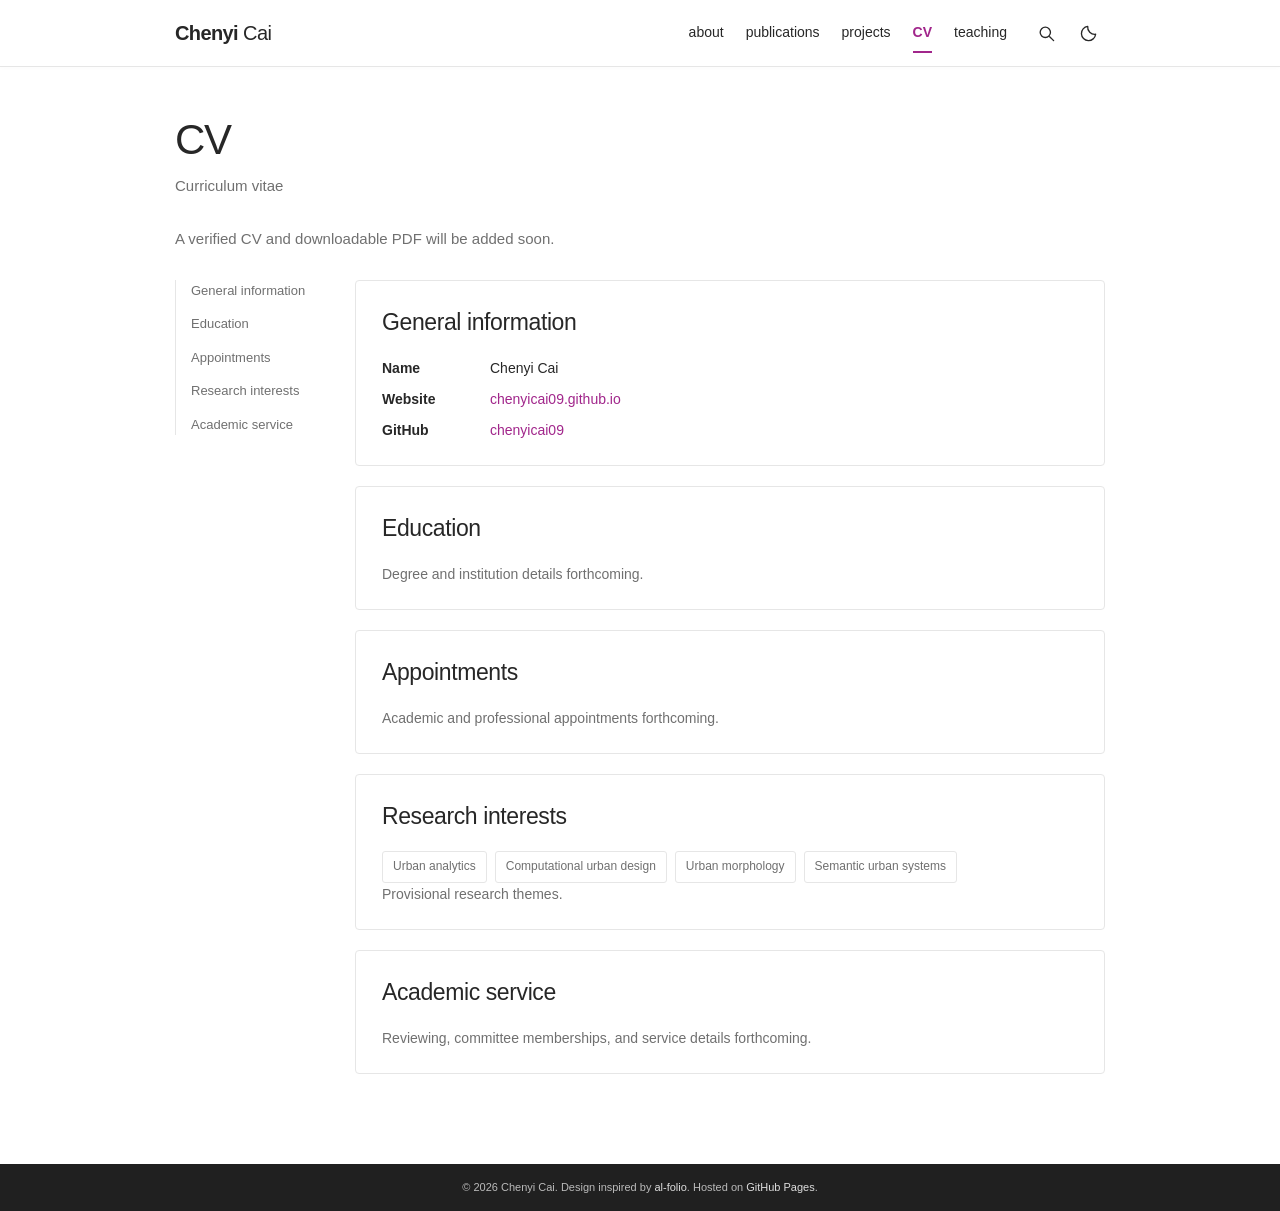
==== cv.html @ 17c0b24f "Redesign academic site with al-folio-inspired English pages" ====
<!doctype html>
<html lang="en"><head><meta charset="utf-8"><meta name="viewport" content="width=device-width, initial-scale=1"><meta name="description" content="Curriculum vitae of Chenyi Cai."><meta name="theme-color" content="#ffffff"><title>CV | Chenyi Cai</title><link rel="canonical" href="https://chenyicai09.github.io/cv.html"><link rel="stylesheet" href="folio.css"><script src="folio.js" defer></script></head>
<body id="top" class=""><a class="skip-link" href="#main">Skip to content</a>
<header class="site-header"><div class="nav-wrap"><a class="brand" href="./" aria-label="Chenyi Cai home"><strong>Chenyi</strong> Cai</a><nav class="site-nav" id="navigation" aria-label="Main navigation"><a href="./">about</a><a href="publications.html">publications</a><a href="projects.html">projects</a><a href="cv.html" aria-current="page">CV</a><a href="teaching.html">teaching</a></nav><div class="nav-tools"><button class="icon-button" data-search aria-label="Search website" title="Search (Ctrl / ⌘ K)"><svg viewBox="0 0 24 24" aria-hidden="true"><circle cx="10.5" cy="10.5" r="6.5"/><path d="m16 16 5 5"/></svg></button><button class="icon-button" data-theme aria-label="Switch color theme" aria-pressed="false"><svg viewBox="0 0 24 24" aria-hidden="true"><path d="M21 13a9 9 0 0 1-10-10 9 9 0 1 0 10 10Z"/></svg></button><button class="icon-button menu-toggle" data-menu aria-label="Toggle navigation" aria-controls="navigation" aria-expanded="false"><svg viewBox="0 0 24 24" aria-hidden="true"><path d="M4 6h16M4 12h16M4 18h16"/></svg></button></div></div></header>
<main class="container" id="main">
    <header class="page-heading"><h1>CV</h1><p class="page-description">Curriculum vitae</p></header><p class="page-intro">A verified CV and downloadable PDF will be added soon.</p>
    <div class="cv-layout"><nav class="cv-toc" aria-label="CV sections"><a href="#general">General information</a><a href="#education">Education</a><a href="#experience">Appointments</a><a href="#interests">Research interests</a><a href="#service">Academic service</a></nav><div>
    <section class="cv-section" id="general"><h2>General information</h2><dl><dt>Name</dt><dd>Chenyi Cai</dd><dt>Website</dt><dd><a href="https://chenyicai09.github.io/">chenyicai09.github.io</a></dd><dt>GitHub</dt><dd><a href="https://github.com/chenyicai09">chenyicai09</a></dd></dl></section>
    <section class="cv-section" id="education"><h2>Education</h2><p>Degree and institution details forthcoming.</p></section><section class="cv-section" id="experience"><h2>Appointments</h2><p>Academic and professional appointments forthcoming.</p></section>
    <section class="cv-section" id="interests"><h2>Research interests</h2><div class="topics"><span class="topic">Urban analytics</span><span class="topic">Computational urban design</span><span class="topic">Urban morphology</span><span class="topic">Semantic urban systems</span></div><p class="project-note">Provisional research themes.</p></section><section class="cv-section" id="service"><h2>Academic service</h2><p>Reviewing, committee memberships, and service details forthcoming.</p></section></div></div></main><footer class="site-footer"><p>© <span data-year>2026</span> Chenyi Cai. Design inspired by <a href="https://github.com/alshedivat/al-folio">al-folio</a>. Hosted on <a href="https://pages.github.com/">GitHub Pages</a>.</p></footer>
<dialog class="search-dialog" aria-label="Search website"><div class="search-top"><input id="site-search" type="search" placeholder="Search pages…" aria-label="Search pages" autocomplete="off"><button class="icon-button" data-close-search aria-label="Close search"><svg viewBox="0 0 24 24" aria-hidden="true"><path d="m6 6 12 12M6 18 18 6"/></svg></button></div><p class="search-hint" id="search-count" role="status" aria-live="polite"></p><ul class="search-results"></ul></dialog></body></html>
---- folio.css ----
:root{color-scheme:light;--bg:#fff;--text:#272727;--muted:#707070;--accent:#a1268b;--line:#e6e6e6;--soft:#f7f7f8;--header:rgba(255,255,255,.96);--footer:#202020}
*{box-sizing:border-box}html{scroll-behavior:smooth;scroll-padding-top:90px}body{margin:0;font-family:-apple-system,BlinkMacSystemFont,"Segoe UI",Roboto,Helvetica,Arial,sans-serif;font-size:16px;line-height:1.65;color:var(--text);background:var(--bg);min-height:100vh;display:flex;flex-direction:column}body.dark{color-scheme:dark;--bg:#1c1c1d;--text:#e4e4e4;--muted:#aaa;--accent:#e181cf;--line:#38383b;--soft:#252526;--header:rgba(28,28,29,.96);--footer:#141414}a{color:var(--accent);text-decoration:none}a:hover{text-decoration:underline}button,input{font:inherit}button{cursor:pointer}button,a,input{touch-action:manipulation}button:focus-visible,a:focus-visible,input:focus-visible{outline:2px solid var(--accent);outline-offset:5px}[hidden]{display:none!important}.skip-link{position:fixed;top:-100px;left:16px;background:var(--bg);padding:8px 16px;z-index:100}.skip-link:focus{top:12px}
.site-header{position:sticky;top:0;z-index:30;border-bottom:1px solid var(--line);box-shadow:0 1px 4px #00000005;background:var(--header);backdrop-filter:blur(12px)}.nav-wrap{max-width:980px;margin:auto;min-height:66px;padding:0 25px;display:flex;align-items:center;gap:22px}.brand{font-size:20px;letter-spacing:-.6px;color:var(--text);white-space:nowrap;font-weight:300}.brand strong{font-weight:650}.brand:hover{text-decoration:none}.site-nav{display:flex;gap:22px;margin-left:auto;align-items:center}.site-nav a{font-size:14px;color:var(--text);padding:19px 0;position:relative}.site-nav a[aria-current=page]{color:var(--accent);font-weight:600}.site-nav a[aria-current=page]:after{content:"";position:absolute;bottom:11px;left:0;right:0;height:2px;background:var(--accent)}.nav-tools{display:flex;gap:8px}.icon-button{display:grid;place-items:center;width:34px;height:36px;border:0;border-radius:5px;color:var(--text);background:transparent}.icon-button:hover{background:var(--soft)}.icon-button svg{width:19px;height:19px;fill:none;stroke:currentColor;stroke-width:1.7;stroke-linecap:round;stroke-linejoin:round}.menu-toggle{display:none}.container{width:min(100%,980px);padding:0 25px;margin:0 auto}main.container{flex:1;padding-top:48px;padding-bottom:70px}.page-heading{margin:0 0 28px}.page-heading h1{font-size:42px;font-weight:300;letter-spacing:-1.4px;line-height:1.2;margin:0 0 9px}.page-heading h1 strong{font-weight:650}.page-description{color:var(--muted);margin:0;font-size:15px}.profile-layout{display:grid;grid-template-columns:minmax(0,1fr) 255px;gap:42px}.biography p{margin:0 0 19px}.lead{font-size:18px;line-height:1.65}.bio-note{font-size:13px;color:var(--muted);border-left:2px solid var(--line);padding-left:13px;margin-top:24px!important}.profile-card{margin:0}.portrait{aspect-ratio:1/1.05;background:var(--soft);border:1px solid var(--line);border-radius:4px;display:grid;place-items:center;position:relative;overflow:hidden}.portrait:after{content:"";position:absolute;width:70%;height:70%;border:1px solid var(--line);border-radius:50%;transform:translate(45%,45%);right:0;bottom:0}.portrait-initials{font-size:72px;font-weight:200;letter-spacing:-5px;color:var(--accent);opacity:.75}.portrait-label{position:absolute;bottom:14px;left:18px;font-size:10px;letter-spacing:1.6px;text-transform:uppercase;color:var(--muted)}.profile-card figcaption{font-size:12px;line-height:1.65;color:var(--muted);margin-top:13px}.profile-card figcaption strong{color:var(--text);font-weight:600;font-size:14px}.profile-link{display:inline-flex;gap:6px;align-items:center;margin-top:9px;font-size:13px}.section{margin-top:38px}.section h2{font-size:27px;font-weight:400;line-height:1.3;margin:0 0 18px;letter-spacing:-.5px}.section-header{display:flex;justify-content:space-between;gap:20px;align-items:baseline}.section-header a{font-size:12px;white-space:nowrap}.section-header h2{margin-bottom:16px}.topics{display:flex;gap:8px;flex-wrap:wrap}.topic{font-size:12px;border:1px solid var(--line);border-radius:3px;padding:5px 10px;color:var(--muted);background:var(--bg)}.news-row{display:grid;grid-template-columns:105px 1fr;gap:22px;font-size:14px;border-top:1px solid var(--line);padding:14px 0}.news-row time{font-size:12px;color:var(--muted);padding-top:2px;white-space:nowrap}.news-row p{margin:0}.empty-state{border:1px solid var(--line);border-radius:4px;padding:22px 25px;background:var(--soft)}.empty-state h3{margin:0 0 7px;font-size:17px;font-weight:500}.empty-state p{margin:0;font-size:14px;color:var(--muted)}.social-row{display:flex;justify-content:center;gap:17px;align-items:center;margin:42px 0 12px}.social-row a{font-size:14px}.social-caption{text-align:center;color:var(--muted);font-size:12px;margin:0}
.page-intro{max-width:730px;color:var(--muted);margin:0 0 28px;font-size:15px}.subtle-label{text-transform:uppercase;letter-spacing:1.4px;font-size:10px;font-weight:600;color:var(--muted);margin:0 0 12px}.project-grid{display:grid;grid-template-columns:repeat(3,minmax(0,1fr));gap:20px}.project-card{border:1px solid var(--line);border-radius:4px;overflow:hidden}.project-body{padding:20px}.project-card h3{margin:0 0 9px;font-size:18px;font-weight:500;line-height:1.35}.project-card p{margin:0;color:var(--muted);font-size:13px}.project-art{height:145px;background:var(--soft);display:grid;place-items:center;overflow:hidden}.project-art svg{width:150px;height:110px;color:var(--accent);stroke:currentColor;fill:none;stroke-width:1.2;opacity:.65}.project-note{font-size:12px;color:var(--muted);margin-top:16px}.cv-layout{display:grid;grid-template-columns:145px 1fr;gap:35px}.cv-toc{position:sticky;top:100px;align-self:start;display:grid;gap:12px;font-size:13px;border-left:1px solid var(--line);padding-left:15px}.cv-toc a{color:var(--muted)}.cv-section{border:1px solid var(--line);border-radius:4px;padding:23px 26px;margin-bottom:20px;scroll-margin-top:90px}.cv-section h2{font-size:23px;font-weight:400;letter-spacing:-.4px;margin:0 0 15px}.cv-section p{margin:0;font-size:14px;color:var(--muted)}.cv-section dl{display:grid;grid-template-columns:100px 1fr;gap:8px;font-size:14px;margin:0}.cv-section dt{font-weight:600}.cv-section dd{margin:0;overflow-wrap:anywhere}.teaching-row{display:grid;grid-template-columns:160px 1fr;gap:25px;padding:24px 0;border-top:1px solid var(--line)}.teaching-row h2{margin:0;font-size:19px;font-weight:400}.teaching-row p{margin:0;font-size:14px;color:var(--muted)}.contact-box{margin-top:32px;padding-top:22px;border-top:1px solid var(--line);font-size:14px;color:var(--muted)}.contact-box h2{color:var(--text);font-size:25px;font-weight:400;margin:0 0 12px}.site-footer{background:var(--footer);color:#bbb;text-align:center;font-size:11px;line-height:1.7;padding:14px 20px}.site-footer a{color:#ddd}.site-footer p{margin:0}.search-dialog{width:min(580px,calc(100% - 32px));max-height:80vh;border:1px solid var(--line);border-radius:8px;padding:0;color:var(--text);background:var(--bg);box-shadow:0 20px 70px #0003}.search-dialog::backdrop{background:#0006;backdrop-filter:blur(3px)}.search-top{display:flex;gap:10px;align-items:center;border-bottom:1px solid var(--line);padding:14px 18px}.search-top input{min-width:0;flex:1;border:0;background:transparent;color:var(--text);font-size:17px}.search-hint{font-size:11px;color:var(--muted);margin:12px 18px}.search-results{list-style:none;padding:0 10px;margin:0 0 12px}.search-results a{display:block;border-radius:4px;padding:12px;color:var(--text)}.search-results a:hover{background:var(--soft);text-decoration:none}.search-results strong{display:block;font-size:15px;font-weight:500}.search-results span{font-size:12px;color:var(--muted)}
@media(min-width:1100px){.home main.container{padding-top:55px}}
@media(max-width:780px){.nav-wrap{flex-wrap:wrap;gap:10px;min-height:60px;padding:0 20px}.nav-tools{margin-left:auto}.menu-toggle{display:grid}.site-nav{display:none;width:100%;order:4;margin:0;border-top:1px solid var(--line);padding:7px 0 12px;gap:0;flex-wrap:wrap}.site-nav.open{display:flex}.site-nav a{padding:10px 16px 10px 0;width:33.333%}.site-nav a[aria-current=page]:after{display:none}.profile-layout{grid-template-columns:minmax(0,1fr) 200px;gap:25px}.container{padding:0 20px}.project-grid{grid-template-columns:1fr 1fr}.project-card:last-child{grid-column:1/-1}.cv-layout{grid-template-columns:1fr}.cv-toc{position:static;display:flex;flex-wrap:wrap;padding:0 0 15px;border-left:0;border-bottom:1px solid var(--line);gap:12px 20px}}
@media(max-width:540px){main.container{padding-top:30px;padding-bottom:45px}.page-heading h1{font-size:36px}.page-heading{margin-bottom:23px}.profile-layout{grid-template-columns:1fr}.profile-card{order:-1;display:grid;grid-template-columns:100px 1fr;gap:18px;align-items:center;margin-bottom:3px}.portrait{aspect-ratio:1}.portrait-initials{font-size:40px;letter-spacing:-3px}.portrait-label{display:none}.profile-card figcaption{margin:0}.lead{font-size:17px}.biography{font-size:15px}.section{margin-top:30px}.section h2{font-size:25px}.news-row{grid-template-columns:82px 1fr;gap:13px;font-size:13px}.news-row time{font-size:11px}.empty-state{padding:19px}.project-grid{grid-template-columns:1fr}.project-card:last-child{grid-column:auto}.project-art{height:125px}.cv-section{padding:20px}.cv-section dl{grid-template-columns:80px 1fr;font-size:13px}.teaching-row{grid-template-columns:1fr;gap:12px}.section-header{gap:10px}.section-header a{font-size:11px}.brand{font-size:19px}.site-footer{font-size:10px}}
@media(prefers-reduced-motion:reduce){html{scroll-behavior:auto}*,*:before,*:after{transition:none!important;animation:none!important}}
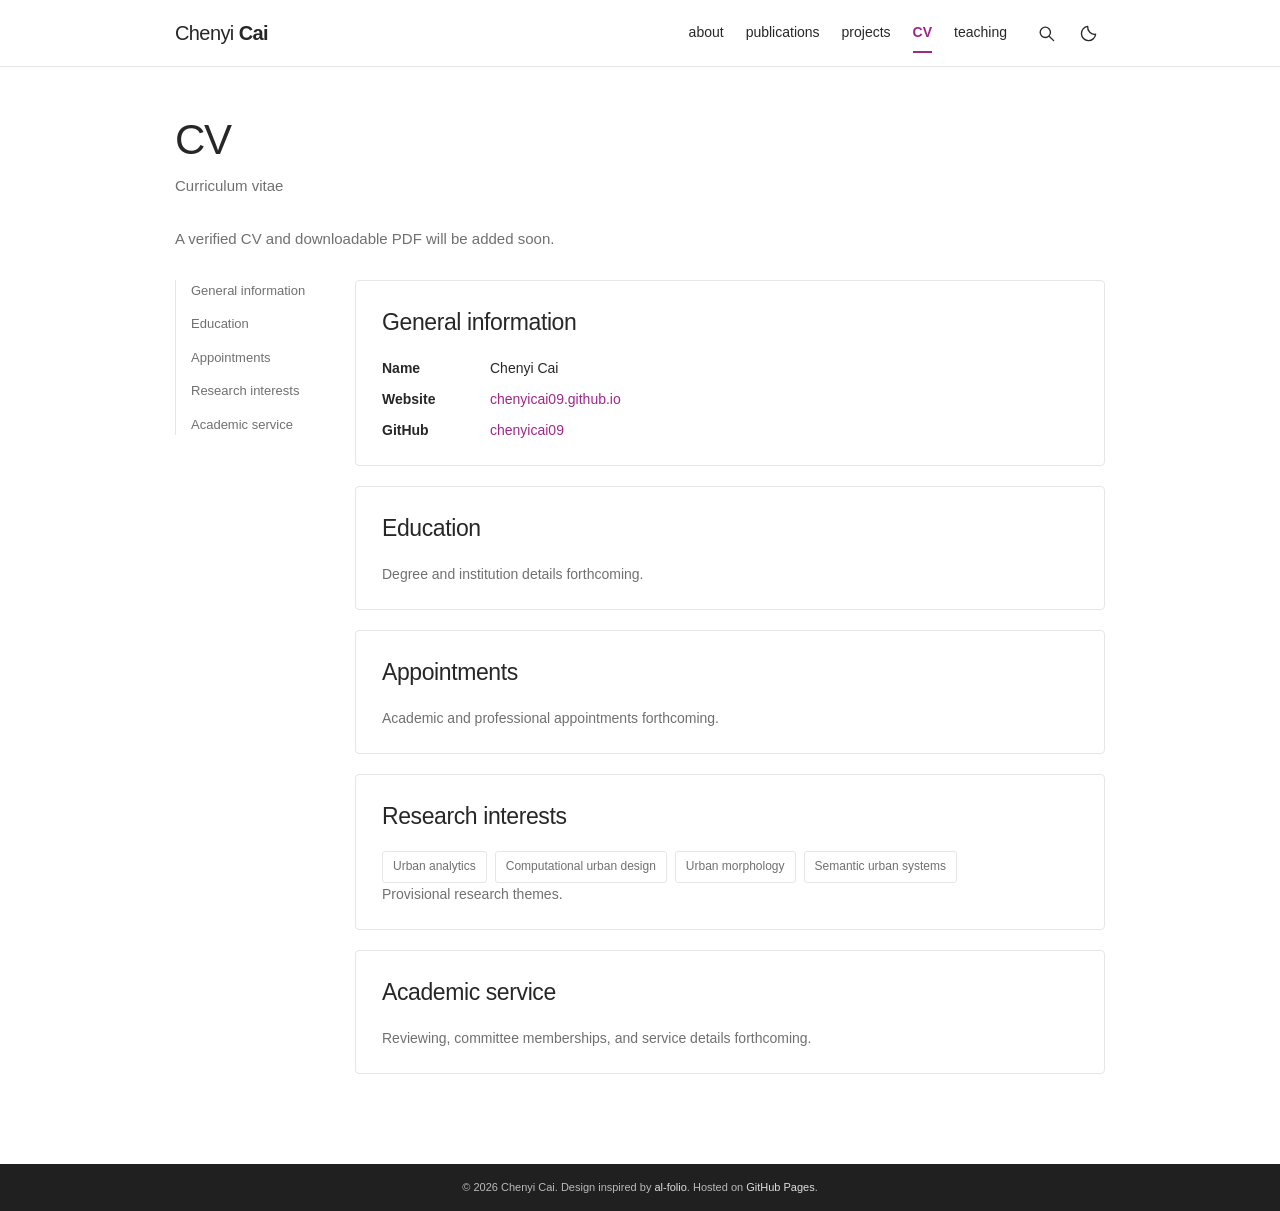
==== commit 574bee27: "Emphasize surname Cai across academic website" ====
--- a/cv.html
+++ b/cv.html
@@ -1,7 +1,7 @@
 <!doctype html>
 <html lang="en"><head><meta charset="utf-8"><meta name="viewport" content="width=device-width, initial-scale=1"><meta name="description" content="Curriculum vitae of Chenyi Cai."><meta name="theme-color" content="#ffffff"><title>CV | Chenyi Cai</title><link rel="canonical" href="https://chenyicai09.github.io/cv.html"><link rel="stylesheet" href="folio.css"><script src="folio.js" defer></script></head>
 <body id="top" class=""><a class="skip-link" href="#main">Skip to content</a>
-<header class="site-header"><div class="nav-wrap"><a class="brand" href="./" aria-label="Chenyi Cai home"><strong>Chenyi</strong> Cai</a><nav class="site-nav" id="navigation" aria-label="Main navigation"><a href="./">about</a><a href="publications.html">publications</a><a href="projects.html">projects</a><a href="cv.html" aria-current="page">CV</a><a href="teaching.html">teaching</a></nav><div class="nav-tools"><button class="icon-button" data-search aria-label="Search website" title="Search (Ctrl / ⌘ K)"><svg viewBox="0 0 24 24" aria-hidden="true"><circle cx="10.5" cy="10.5" r="6.5"/><path d="m16 16 5 5"/></svg></button><button class="icon-button" data-theme aria-label="Switch color theme" aria-pressed="false"><svg viewBox="0 0 24 24" aria-hidden="true"><path d="M21 13a9 9 0 0 1-10-10 9 9 0 1 0 10 10Z"/></svg></button><button class="icon-button menu-toggle" data-menu aria-label="Toggle navigation" aria-controls="navigation" aria-expanded="false"><svg viewBox="0 0 24 24" aria-hidden="true"><path d="M4 6h16M4 12h16M4 18h16"/></svg></button></div></div></header>
+<header class="site-header"><div class="nav-wrap"><a class="brand" href="./" aria-label="Chenyi Cai home">Chenyi <strong>Cai</strong></a><nav class="site-nav" id="navigation" aria-label="Main navigation"><a href="./">about</a><a href="publications.html">publications</a><a href="projects.html">projects</a><a href="cv.html" aria-current="page">CV</a><a href="teaching.html">teaching</a></nav><div class="nav-tools"><button class="icon-button" data-search aria-label="Search website" title="Search (Ctrl / ⌘ K)"><svg viewBox="0 0 24 24" aria-hidden="true"><circle cx="10.5" cy="10.5" r="6.5"/><path d="m16 16 5 5"/></svg></button><button class="icon-button" data-theme aria-label="Switch color theme" aria-pressed="false"><svg viewBox="0 0 24 24" aria-hidden="true"><path d="M21 13a9 9 0 0 1-10-10 9 9 0 1 0 10 10Z"/></svg></button><button class="icon-button menu-toggle" data-menu aria-label="Toggle navigation" aria-controls="navigation" aria-expanded="false"><svg viewBox="0 0 24 24" aria-hidden="true"><path d="M4 6h16M4 12h16M4 18h16"/></svg></button></div></div></header>
 <main class="container" id="main">
     <header class="page-heading"><h1>CV</h1><p class="page-description">Curriculum vitae</p></header><p class="page-intro">A verified CV and downloadable PDF will be added soon.</p>
     <div class="cv-layout"><nav class="cv-toc" aria-label="CV sections"><a href="#general">General information</a><a href="#education">Education</a><a href="#experience">Appointments</a><a href="#interests">Research interests</a><a href="#service">Academic service</a></nav><div>
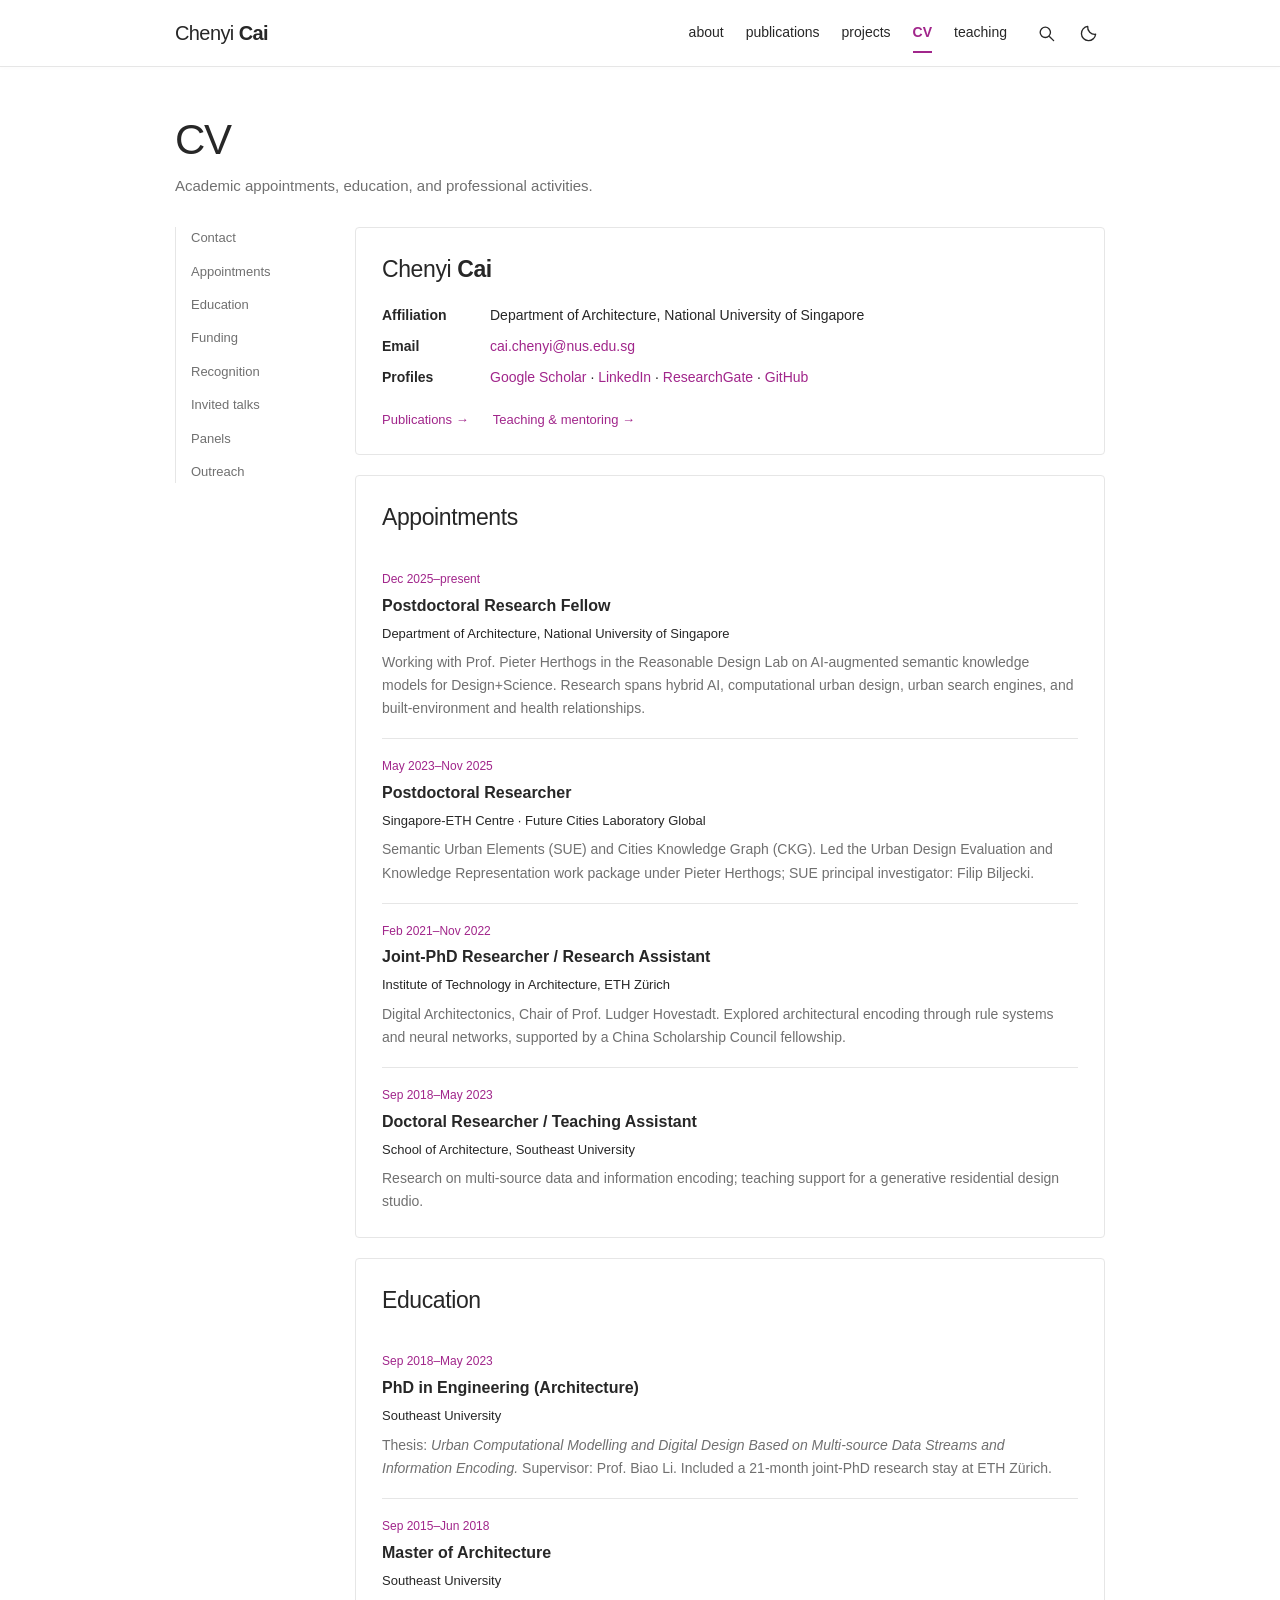
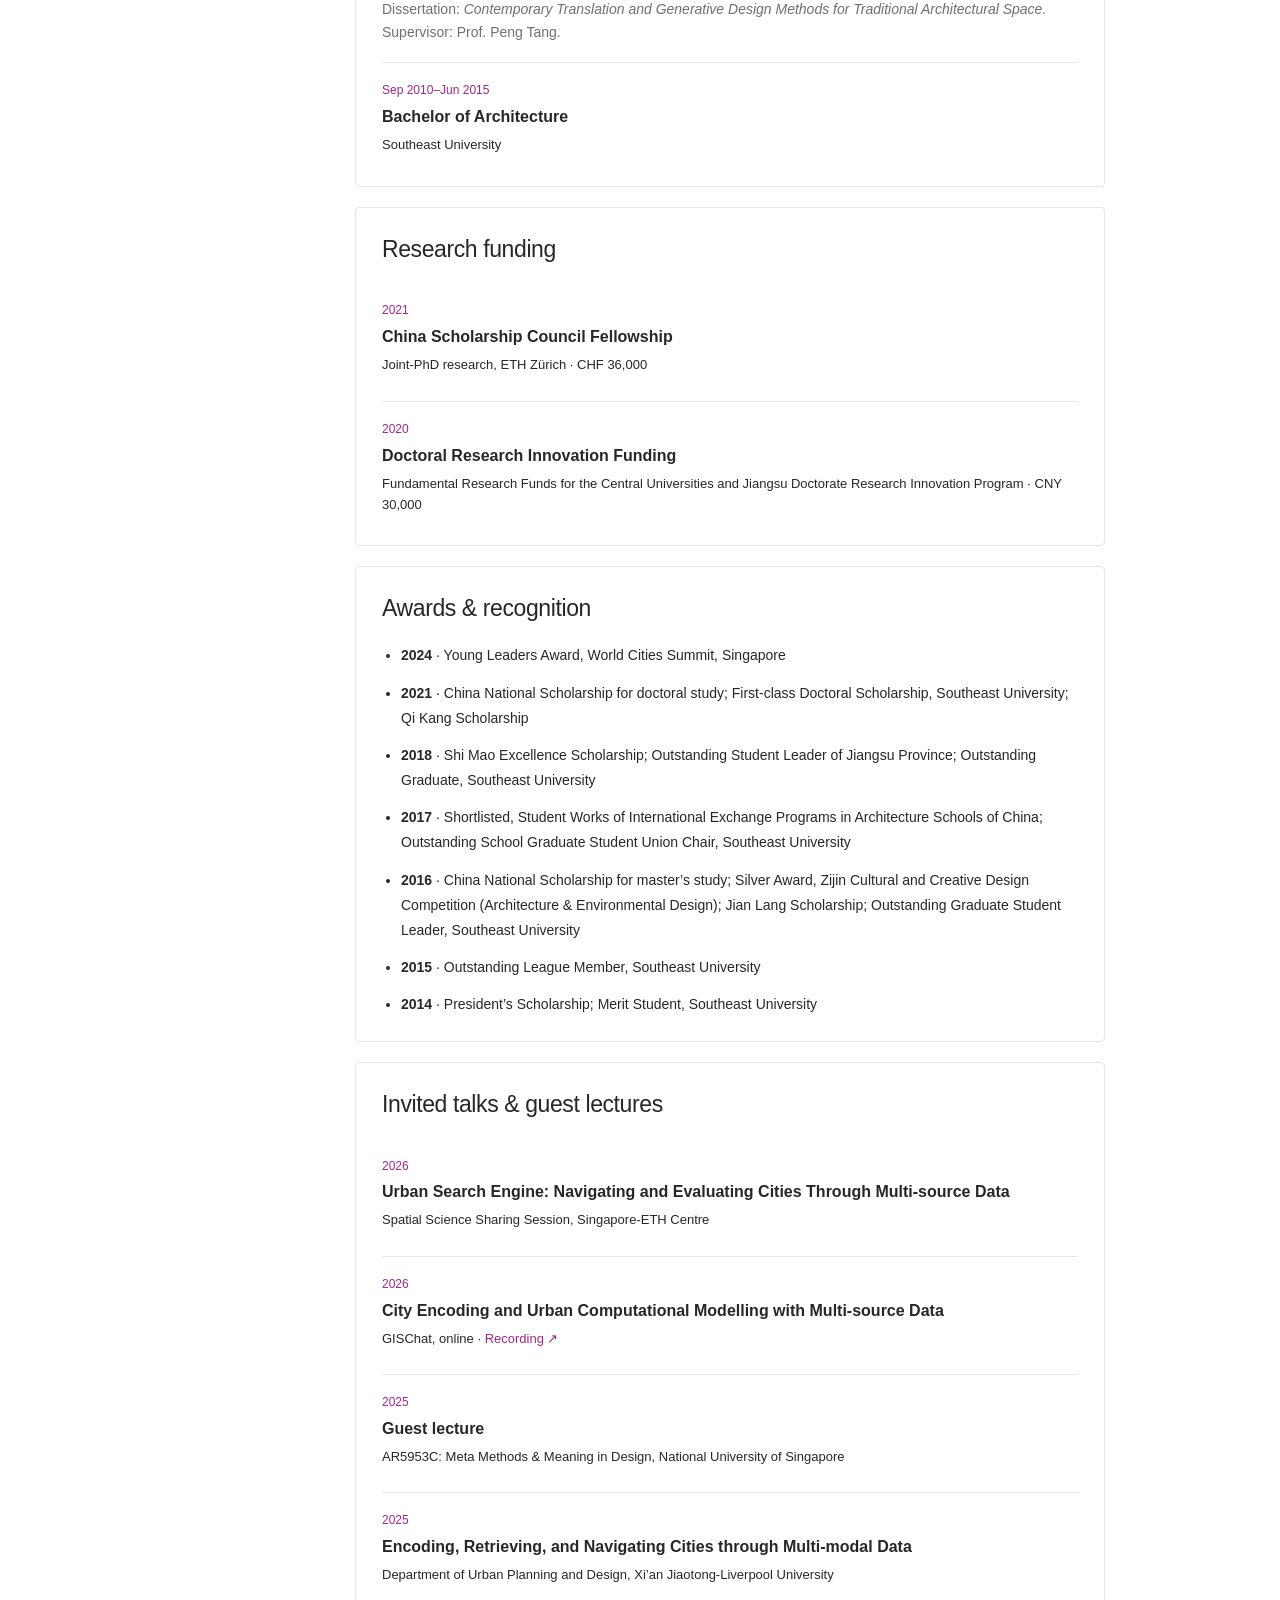
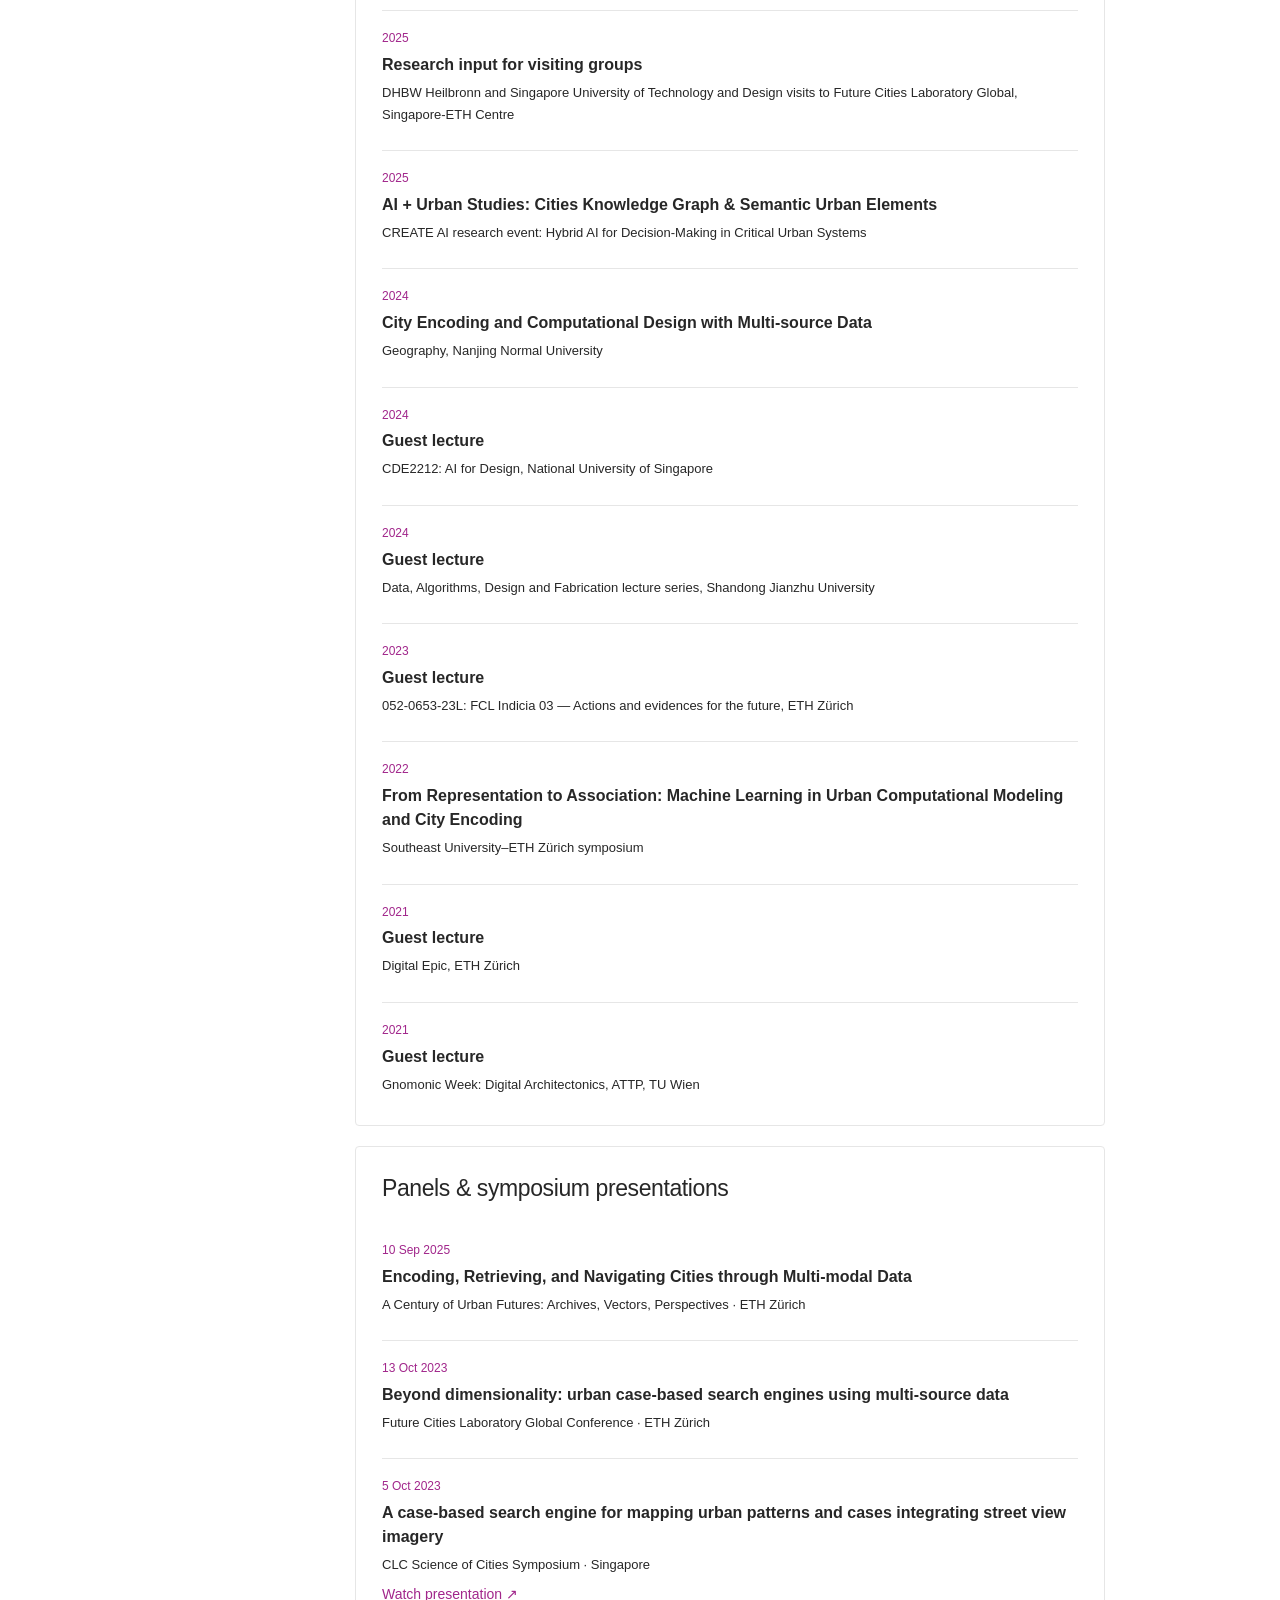
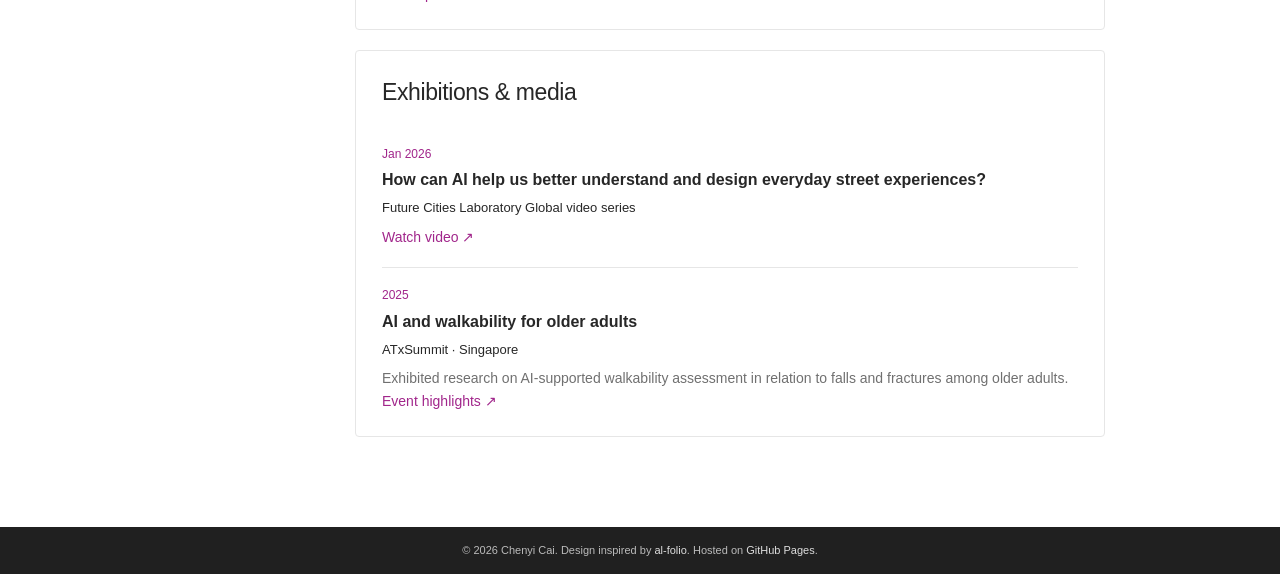
==== commit faeb423f: "Populate academic profile, publications, CV and teaching Add the approved English biography, researc" ====
--- a/cv.html
+++ b/cv.html
@@ -1,11 +1,15 @@
 <!doctype html>
-<html lang="en"><head><meta charset="utf-8"><meta name="viewport" content="width=device-width, initial-scale=1"><meta name="description" content="Curriculum vitae of Chenyi Cai."><meta name="theme-color" content="#ffffff"><title>CV | Chenyi Cai</title><link rel="canonical" href="https://chenyicai09.github.io/cv.html"><link rel="stylesheet" href="folio.css"><script src="folio.js" defer></script></head>
+<html lang="en"><head><meta charset="utf-8"><meta name="viewport" content="width=device-width, initial-scale=1"><meta name="description" content="Curriculum vitae of Chenyi Cai."><meta name="theme-color" content="#ffffff"><title>CV | Chenyi Cai</title><link rel="canonical" href="https://chenyicai09.github.io/cv.html"><link rel="stylesheet" href="folio.css"><link rel="stylesheet" href="academic.css"><script src="folio.js" defer></script></head>
 <body id="top" class=""><a class="skip-link" href="#main">Skip to content</a>
 <header class="site-header"><div class="nav-wrap"><a class="brand" href="./" aria-label="Chenyi Cai home">Chenyi <strong>Cai</strong></a><nav class="site-nav" id="navigation" aria-label="Main navigation"><a href="./">about</a><a href="publications.html">publications</a><a href="projects.html">projects</a><a href="cv.html" aria-current="page">CV</a><a href="teaching.html">teaching</a></nav><div class="nav-tools"><button class="icon-button" data-search aria-label="Search website" title="Search (Ctrl / ⌘ K)"><svg viewBox="0 0 24 24" aria-hidden="true"><circle cx="10.5" cy="10.5" r="6.5"/><path d="m16 16 5 5"/></svg></button><button class="icon-button" data-theme aria-label="Switch color theme" aria-pressed="false"><svg viewBox="0 0 24 24" aria-hidden="true"><path d="M21 13a9 9 0 0 1-10-10 9 9 0 1 0 10 10Z"/></svg></button><button class="icon-button menu-toggle" data-menu aria-label="Toggle navigation" aria-controls="navigation" aria-expanded="false"><svg viewBox="0 0 24 24" aria-hidden="true"><path d="M4 6h16M4 12h16M4 18h16"/></svg></button></div></div></header>
-<main class="container" id="main">
-    <header class="page-heading"><h1>CV</h1><p class="page-description">Curriculum vitae</p></header><p class="page-intro">A verified CV and downloadable PDF will be added soon.</p>
-    <div class="cv-layout"><nav class="cv-toc" aria-label="CV sections"><a href="#general">General information</a><a href="#education">Education</a><a href="#experience">Appointments</a><a href="#interests">Research interests</a><a href="#service">Academic service</a></nav><div>
-    <section class="cv-section" id="general"><h2>General information</h2><dl><dt>Name</dt><dd>Chenyi Cai</dd><dt>Website</dt><dd><a href="https://chenyicai09.github.io/">chenyicai09.github.io</a></dd><dt>GitHub</dt><dd><a href="https://github.com/chenyicai09">chenyicai09</a></dd></dl></section>
-    <section class="cv-section" id="education"><h2>Education</h2><p>Degree and institution details forthcoming.</p></section><section class="cv-section" id="experience"><h2>Appointments</h2><p>Academic and professional appointments forthcoming.</p></section>
-    <section class="cv-section" id="interests"><h2>Research interests</h2><div class="topics"><span class="topic">Urban analytics</span><span class="topic">Computational urban design</span><span class="topic">Urban morphology</span><span class="topic">Semantic urban systems</span></div><p class="project-note">Provisional research themes.</p></section><section class="cv-section" id="service"><h2>Academic service</h2><p>Reviewing, committee memberships, and service details forthcoming.</p></section></div></div></main><footer class="site-footer"><p>© <span data-year>2026</span> Chenyi Cai. Design inspired by <a href="https://github.com/alshedivat/al-folio">al-folio</a>. Hosted on <a href="https://pages.github.com/">GitHub Pages</a>.</p></footer>
+<main class="container" id="main"><header class="page-heading"><h1>CV</h1><p class="page-description">Academic appointments, education, and professional activities.</p></header><div class="cv-layout"><nav class="cv-toc" aria-label="CV sections"><a href="#general">Contact</a><a href="#experience">Appointments</a><a href="#education">Education</a><a href="#funding">Funding</a><a href="#awards">Recognition</a><a href="#talks">Invited talks</a><a href="#panels">Panels</a><a href="#outreach">Outreach</a></nav><div>
+ <section class="cv-section" id="general"><h2>Chenyi <strong>Cai</strong></h2><dl><dt>Affiliation</dt><dd>Department of Architecture, National University of Singapore</dd><dt>Email</dt><dd><a href="mailto:cai.chenyi@nus.edu.sg">cai.chenyi@nus.edu.sg</a></dd><dt>Profiles</dt><dd><a href="https://scholar.google.com/citations?user=DV1nKooAAAAJ&amp;hl=en">Google Scholar</a> · <a href="https://www.linkedin.com/in/chenyi-cai-680943201/">LinkedIn</a> · <a href="https://www.researchgate.net/profile/Chenyi-Cai-4">ResearchGate</a> · <a href="https://github.com/chenyicai09">GitHub</a></dd></dl><div class="cv-crosslinks"><a href="publications.html">Publications →</a> <a href="teaching.html">Teaching &amp; mentoring →</a></div></section>
+ <section class="cv-section" id="experience"><h2>Appointments</h2><article class="academic-entry"><p class="entry-date">Dec 2025–present</p><h3>Postdoctoral Research Fellow</h3><p class="entry-place">Department of Architecture, National University of Singapore</p><p>Working with Prof. Pieter Herthogs in the Reasonable Design Lab on AI-augmented semantic knowledge models for Design+Science. Research spans hybrid AI, computational urban design, urban search engines, and built-environment and health relationships.</p></article><article class="academic-entry"><p class="entry-date">May 2023–Nov 2025</p><h3>Postdoctoral Researcher</h3><p class="entry-place">Singapore-ETH Centre · Future Cities Laboratory Global</p><p>Semantic Urban Elements (SUE) and Cities Knowledge Graph (CKG). Led the Urban Design Evaluation and Knowledge Representation work package under Pieter Herthogs; SUE principal investigator: Filip Biljecki.</p></article><article class="academic-entry"><p class="entry-date">Feb 2021–Nov 2022</p><h3>Joint-PhD Researcher / Research Assistant</h3><p class="entry-place">Institute of Technology in Architecture, ETH Zürich</p><p>Digital Architectonics, Chair of Prof. Ludger Hovestadt. Explored architectural encoding through rule systems and neural networks, supported by a China Scholarship Council fellowship.</p></article><article class="academic-entry"><p class="entry-date">Sep 2018–May 2023</p><h3>Doctoral Researcher / Teaching Assistant</h3><p class="entry-place">School of Architecture, Southeast University</p><p>Research on multi-source data and information encoding; teaching support for a generative residential design studio.</p></article></section>
+ <section class="cv-section" id="education"><h2>Education</h2><article class="academic-entry"><p class="entry-date">Sep 2018–May 2023</p><h3>PhD in Engineering (Architecture)</h3><p class="entry-place">Southeast University</p><p>Thesis: <em>Urban Computational Modelling and Digital Design Based on Multi-source Data Streams and Information Encoding.</em> Supervisor: Prof. Biao Li. Included a 21-month joint-PhD research stay at ETH Zürich.</p></article><article class="academic-entry"><p class="entry-date">Sep 2015–Jun 2018</p><h3>Master of Architecture</h3><p class="entry-place">Southeast University</p><p>Dissertation: <em>Contemporary Translation and Generative Design Methods for Traditional Architectural Space.</em> Supervisor: Prof. Peng Tang.</p></article><article class="academic-entry"><p class="entry-date">Sep 2010–Jun 2015</p><h3>Bachelor of Architecture</h3><p class="entry-place">Southeast University</p></article></section>
+ <section class="cv-section" id="funding"><h2>Research funding</h2><article class="academic-entry"><p class="entry-date">2021</p><h3>China Scholarship Council Fellowship</h3><p class="entry-place">Joint-PhD research, ETH Zürich · CHF 36,000</p></article><article class="academic-entry"><p class="entry-date">2020</p><h3>Doctoral Research Innovation Funding</h3><p class="entry-place">Fundamental Research Funds for the Central Universities and Jiangsu Doctorate Research Innovation Program · CNY 30,000</p></article></section>
+ <section class="cv-section" id="awards"><h2>Awards &amp; recognition</h2><ul class="academic-list"><li><strong>2024</strong> · Young Leaders Award, World Cities Summit, Singapore</li><li><strong>2021</strong> · China National Scholarship for doctoral study; First-class Doctoral Scholarship, Southeast University; Qi Kang Scholarship</li><li><strong>2018</strong> · Shi Mao Excellence Scholarship; Outstanding Student Leader of Jiangsu Province; Outstanding Graduate, Southeast University</li><li><strong>2017</strong> · Shortlisted, Student Works of International Exchange Programs in Architecture Schools of China; Outstanding School Graduate Student Union Chair, Southeast University</li><li><strong>2016</strong> · China National Scholarship for master’s study; Silver Award, Zijin Cultural and Creative Design Competition (Architecture &amp; Environmental Design); Jian Lang Scholarship; Outstanding Graduate Student Leader, Southeast University</li><li><strong>2015</strong> · Outstanding League Member, Southeast University</li><li><strong>2014</strong> · President’s Scholarship; Merit Student, Southeast University</li></ul></section>
+ <section class="cv-section" id="talks"><h2>Invited talks &amp; guest lectures</h2><article class="academic-entry"><p class="entry-date">2026</p><h3>Urban Search Engine: Navigating and Evaluating Cities Through Multi-source Data</h3><p class="entry-place">Spatial Science Sharing Session, Singapore-ETH Centre</p></article><article class="academic-entry"><p class="entry-date">2026</p><h3>City Encoding and Urban Computational Modelling with Multi-source Data</h3><p class="entry-place">GISChat, online · <a href="https://www.bilibili.com/video/BV1MCcZzAEjy/">Recording ↗</a></p></article><article class="academic-entry"><p class="entry-date">2025</p><h3>Guest lecture</h3><p class="entry-place">AR5953C: Meta Methods &amp; Meaning in Design, National University of Singapore</p></article><article class="academic-entry"><p class="entry-date">2025</p><h3>Encoding, Retrieving, and Navigating Cities through Multi-modal Data</h3><p class="entry-place">Department of Urban Planning and Design, Xi’an Jiaotong-Liverpool University</p></article><article class="academic-entry"><p class="entry-date">2025</p><h3>Research input for visiting groups</h3><p class="entry-place">DHBW Heilbronn and Singapore University of Technology and Design visits to Future Cities Laboratory Global, Singapore-ETH Centre</p></article><article class="academic-entry"><p class="entry-date">2025</p><h3>AI + Urban Studies: Cities Knowledge Graph &amp; Semantic Urban Elements</h3><p class="entry-place">CREATE AI research event: Hybrid AI for Decision-Making in Critical Urban Systems</p></article><article class="academic-entry"><p class="entry-date">2024</p><h3>City Encoding and Computational Design with Multi-source Data</h3><p class="entry-place">Geography, Nanjing Normal University</p></article><article class="academic-entry"><p class="entry-date">2024</p><h3>Guest lecture</h3><p class="entry-place">CDE2212: AI for Design, National University of Singapore</p></article><article class="academic-entry"><p class="entry-date">2024</p><h3>Guest lecture</h3><p class="entry-place">Data, Algorithms, Design and Fabrication lecture series, Shandong Jianzhu University</p></article><article class="academic-entry"><p class="entry-date">2023</p><h3>Guest lecture</h3><p class="entry-place">052-0653-23L: FCL Indicia 03 — Actions and evidences for the future, ETH Zürich</p></article><article class="academic-entry"><p class="entry-date">2022</p><h3>From Representation to Association: Machine Learning in Urban Computational Modeling and City Encoding</h3><p class="entry-place">Southeast University–ETH Zürich symposium</p></article><article class="academic-entry"><p class="entry-date">2021</p><h3>Guest lecture</h3><p class="entry-place">Digital Epic, ETH Zürich</p></article><article class="academic-entry"><p class="entry-date">2021</p><h3>Guest lecture</h3><p class="entry-place">Gnomonic Week: Digital Architectonics, ATTP, TU Wien</p></article></section>
+ <section class="cv-section" id="panels"><h2>Panels &amp; symposium presentations</h2><article class="academic-entry"><p class="entry-date">10 Sep 2025</p><h3>Encoding, Retrieving, and Navigating Cities through Multi-modal Data</h3><p class="entry-place">A Century of Urban Futures: Archives, Vectors, Perspectives · ETH Zürich</p></article><article class="academic-entry"><p class="entry-date">13 Oct 2023</p><h3>Beyond dimensionality: urban case-based search engines using multi-source data</h3><p class="entry-place">Future Cities Laboratory Global Conference · ETH Zürich</p></article><article class="academic-entry"><p class="entry-date">5 Oct 2023</p><h3>A case-based search engine for mapping urban patterns and cases integrating street view imagery</h3><p class="entry-place">CLC Science of Cities Symposium · Singapore</p><p><a href="https://www.youtube.com/watch?v=F3SCvhRIfbw&amp;t=2070s">Watch presentation ↗</a></p></article></section>
+ <section class="cv-section" id="outreach"><h2>Exhibitions &amp; media</h2><article class="academic-entry"><p class="entry-date">Jan 2026</p><h3>How can AI help us better understand and design everyday street experiences?</h3><p class="entry-place">Future Cities Laboratory Global video series</p><p><a href="https://www.linkedin.com/posts/future-cities-laboratory_fclglobal-urbandesign-cityscience-activity-7422564194396594177-KIRi">Watch video ↗</a></p></article><article class="academic-entry"><p class="entry-date">2025</p><h3>AI and walkability for older adults</h3><p class="entry-place">ATxSummit · Singapore</p><p>Exhibited research on AI-supported walkability assessment in relation to falls and fractures among older adults. <a href="https://www.linkedin.com/posts/singapore-eth-centre_ai-summit-befit-activity-7336697437094367232-wE3p">Event highlights ↗</a></p></article></section>
+ </div></div></main><footer class="site-footer"><p>© <span data-year>2026</span> Chenyi Cai. Design inspired by <a href="https://github.com/alshedivat/al-folio">al-folio</a>. Hosted on <a href="https://pages.github.com/">GitHub Pages</a>.</p></footer>
 <dialog class="search-dialog" aria-label="Search website"><div class="search-top"><input id="site-search" type="search" placeholder="Search pages…" aria-label="Search pages" autocomplete="off"><button class="icon-button" data-close-search aria-label="Close search"><svg viewBox="0 0 24 24" aria-hidden="true"><path d="m6 6 12 12M6 18 18 6"/></svg></button></div><p class="search-hint" id="search-count" role="status" aria-live="polite"></p><ul class="search-results"></ul></dialog></body></html>
--- a/academic.css
+++ b/academic.css
@@ -0,0 +1,6 @@
+/* Loaded only by About, Publications, CV and Teaching; Projects is unchanged. */
+.profile-photo{display:block;width:100%;height:auto;aspect-ratio:4/3;object-fit:cover;border-radius:4px;border:1px solid var(--line)}
+.academic-social{flex-wrap:wrap}.academic-jump{display:flex;gap:12px 24px;flex-wrap:wrap;border-bottom:1px solid var(--line);padding-bottom:18px;font-size:13px}
+.publication{display:grid;grid-template-columns:78px minmax(0,1fr);gap:22px;border-top:1px solid var(--line);padding:22px 0}.publication-year{font-size:12px;color:var(--muted);padding-top:3px}.publication h3{font-size:16px;line-height:1.5;font-weight:550;margin:0 0 7px}.publication h3 a{color:var(--text)}.publication h3 a:hover{color:var(--accent)}.publication p{font-size:13px;margin:3px 0;line-height:1.65}.publication-authors{color:var(--muted)}.publication-authors strong{color:var(--text);font-weight:600}.publication .publication-note{font-size:11px;color:var(--muted)}.publication-links{display:flex;gap:8px;margin-top:10px}.publication-links a{font-size:11px;border:1px solid var(--line);border-radius:3px;padding:2px 9px}.publication-links a:hover{border-color:var(--accent)}
+.academic-entry{padding:18px 0;border-bottom:1px solid var(--line)}.academic-entry:first-child{padding-top:0}.academic-entry:last-child{border-bottom:0;padding-bottom:0}.academic-entry h3{font-size:16px;font-weight:550;line-height:1.5;margin:4px 0 5px}.academic-entry p{font-size:14px;color:var(--muted);margin:6px 0 0}.academic-entry .entry-date{font-size:12px;color:var(--accent);margin:0}.academic-entry .entry-place{color:var(--text);font-size:13px;margin:0 0 7px}.academic-list{padding-left:19px;font-size:14px;line-height:1.8;margin:0}.academic-list li+li{margin-top:12px}.cv-crosslinks{display:flex;flex-wrap:wrap;gap:12px 24px;margin-top:20px;font-size:13px}.cv-section strong{font-weight:600}
+@media(max-width:540px){.profile-card{grid-template-columns:120px minmax(0,1fr);gap:15px}.profile-photo{aspect-ratio:4/3}.profile-card figcaption{font-size:11px}.profile-link{font-size:11px;overflow-wrap:anywhere}.publication{grid-template-columns:1fr;gap:5px;padding:19px 0}.publication h3{font-size:15px}.publication-year{font-size:11px}.publication-authors{font-size:12px!important}.academic-jump{gap:10px 18px}.academic-social{gap:12px}.academic-social a{font-size:12px}.cv-section{padding:18px}.academic-entry h3{font-size:15px}}
